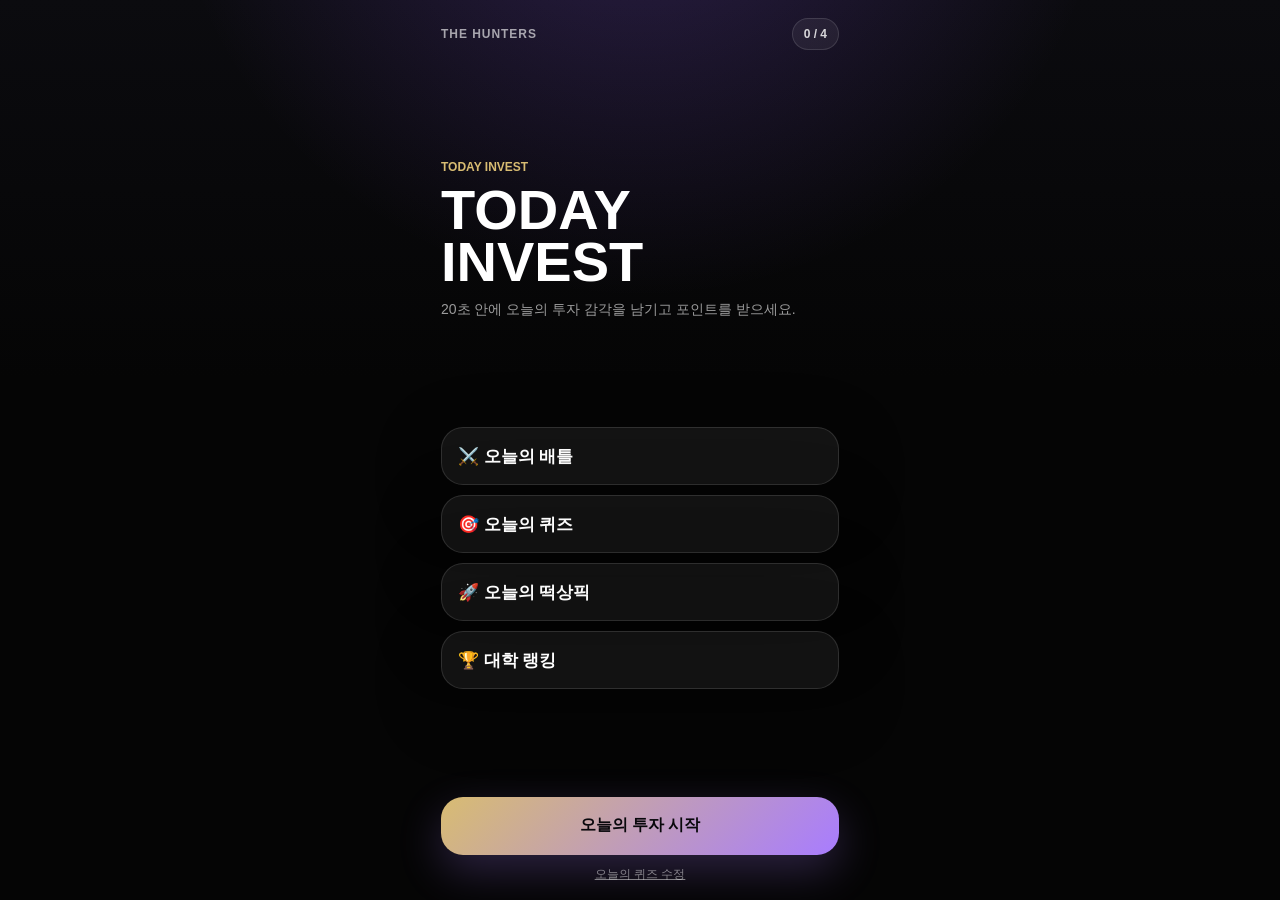
==== admin/index.html @ 2a6b45a1 "Add Today Invest and Hunter Match" ====
<!doctype html>
<html lang="ko">
  <head>
    <meta charset="UTF-8" />
    <meta name="viewport" content="width=device-width, initial-scale=1.0" />
    <title>The Hunters | Quiz Admin</title>
    <link rel="stylesheet" href="../today-invest.css" />
  </head>
  <body>
    <div id="app"></div>
    <script type="module" src="../today-invest.js"></script>
  </body>
</html>
---- today-invest.css ----
:root {
  color: #fff;
  background: #050505;
  font-family:
    Inter, Pretendard, -apple-system, BlinkMacSystemFont, "Segoe UI", sans-serif;
}

* {
  box-sizing: border-box;
}

body {
  min-height: 100vh;
  margin: 0;
  background:
    radial-gradient(circle at 50% -20%, rgba(148, 93, 255, 0.26), transparent 38%),
    linear-gradient(180deg, #0b0b0f 0%, #050505 42%, #050505 100%);
}

button,
input,
textarea {
  font: inherit;
}

button {
  cursor: pointer;
}

.app-shell {
  width: min(100%, 430px);
  min-height: 100svh;
  margin: 0 auto;
  padding: 16px;
  display: flex;
  align-items: stretch;
}

.screen {
  width: 100%;
  min-height: calc(100svh - 32px);
  display: flex;
  flex-direction: column;
  justify-content: space-between;
  gap: 16px;
}

.topbar {
  display: flex;
  align-items: center;
  justify-content: space-between;
  min-height: 36px;
}

.brand {
  color: rgba(255, 255, 255, 0.62);
  font-size: 12px;
  font-weight: 800;
  letter-spacing: 0.08em;
}

.progress-pill,
.mini-pill {
  border: 1px solid rgba(255, 255, 255, 0.12);
  border-radius: 999px;
  background: rgba(255, 255, 255, 0.06);
  color: rgba(255, 255, 255, 0.82);
  font-size: 12px;
  font-weight: 800;
  padding: 8px 11px;
}

.hero {
  display: grid;
  gap: 10px;
}

.eyebrow {
  color: #d8bc72;
  font-size: 12px;
  font-weight: 900;
}

h1,
h2 {
  margin: 0;
  letter-spacing: 0;
}

h1 {
  font-size: clamp(38px, 12vw, 56px);
  line-height: 0.94;
}

h2 {
  font-size: 27px;
  line-height: 1.14;
}

.subtitle,
.muted {
  color: rgba(255, 255, 255, 0.6);
}

.subtitle {
  margin: 0;
  font-size: 14px;
  line-height: 1.45;
}

.card-grid,
.option-list,
.ranking-list,
.result-grid {
  display: grid;
  gap: 10px;
}

.feature-card,
.option-button,
.ranking-card,
.stat-card,
.match-card,
.admin-panel,
.notice-card {
  border: 1px solid rgba(255, 255, 255, 0.12);
  border-radius: 22px;
  background: rgba(255, 255, 255, 0.06);
  box-shadow: 0 18px 70px rgba(0, 0, 0, 0.28);
}

.feature-card {
  min-height: 58px;
  padding: 16px;
  display: flex;
  align-items: center;
  justify-content: space-between;
  font-size: 17px;
  font-weight: 900;
}

.feature-card.done {
  border-color: rgba(216, 188, 114, 0.42);
  background: rgba(216, 188, 114, 0.1);
}

.option-button {
  width: 100%;
  min-height: 62px;
  padding: 16px 18px;
  color: #fff;
  text-align: left;
  font-size: 18px;
  font-weight: 900;
  transition:
    transform 160ms ease,
    border-color 160ms ease,
    background 160ms ease,
    box-shadow 160ms ease;
}

.option-button:active,
.primary-button:active,
.secondary-button:active,
.icon-button:active {
  transform: scale(0.97);
}

.option-button.selected {
  border-color: rgba(168, 124, 255, 0.9);
  background: rgba(168, 124, 255, 0.18);
  box-shadow: 0 0 28px rgba(168, 124, 255, 0.24);
}

.option-button.compact {
  min-height: 52px;
  font-size: 15px;
}

.button-row {
  display: grid;
  grid-template-columns: 1fr 1fr;
  gap: 10px;
}

.primary-button,
.secondary-button,
.icon-button {
  border: 0;
  border-radius: 22px;
  min-height: 58px;
  padding: 0 18px;
  font-weight: 950;
  transition:
    transform 160ms ease,
    opacity 160ms ease,
    box-shadow 160ms ease;
}

.primary-button {
  color: #09080c;
  background: linear-gradient(135deg, #d8bc72, #a87cff);
  box-shadow: 0 16px 44px rgba(168, 124, 255, 0.24);
}

.secondary-button {
  color: #fff;
  background: rgba(255, 255, 255, 0.09);
  border: 1px solid rgba(255, 255, 255, 0.12);
}

.icon-button {
  min-height: 40px;
  border-radius: 999px;
  color: #fff;
  background: rgba(255, 255, 255, 0.08);
}

.feedback {
  min-height: 28px;
  color: #d8bc72;
  font-weight: 950;
  text-align: center;
  opacity: 0;
  transform: translateY(4px);
  transition:
    opacity 160ms ease,
    transform 160ms ease;
}

.feedback.show {
  opacity: 1;
  transform: translateY(0);
}

.input-wrap {
  display: grid;
  gap: 10px;
}

.text-input,
.admin-input,
.admin-textarea {
  width: 100%;
  border: 1px solid rgba(255, 255, 255, 0.12);
  border-radius: 18px;
  background: rgba(255, 255, 255, 0.08);
  color: #fff;
  outline: 0;
}

.text-input {
  min-height: 58px;
  padding: 0 16px;
  font-weight: 850;
}

.ranking-card {
  min-height: 56px;
  padding: 13px 15px;
  display: flex;
  align-items: center;
  justify-content: space-between;
  gap: 10px;
}

.ranking-card.current {
  border-color: rgba(216, 188, 114, 0.72);
  background: rgba(216, 188, 114, 0.13);
}

.rank-title {
  font-size: 16px;
  font-weight: 950;
}

.rank-points {
  color: #d8bc72;
  font-size: 14px;
  font-weight: 950;
}

.notice-card {
  padding: 14px;
  color: rgba(255, 255, 255, 0.72);
  font-size: 14px;
  line-height: 1.4;
}

.result-grid {
  grid-template-columns: 1fr 1fr;
}

.stat-card {
  padding: 14px;
}

.stat-label {
  color: rgba(255, 255, 255, 0.56);
  font-size: 12px;
}

.stat-value {
  margin-top: 6px;
  color: #fff;
  font-size: 20px;
  font-weight: 950;
}

.match-card {
  padding: 20px;
  display: grid;
  gap: 13px;
}

.match-score {
  width: fit-content;
  border-radius: 999px;
  padding: 8px 11px;
  background: rgba(216, 188, 114, 0.16);
  color: #d8bc72;
  font-weight: 950;
}

.match-line {
  display: flex;
  justify-content: space-between;
  gap: 14px;
  color: rgba(255, 255, 255, 0.72);
  font-size: 14px;
}

.match-line strong {
  color: #fff;
}

.quiz-meta {
  display: flex;
  justify-content: space-between;
  gap: 10px;
  color: rgba(255, 255, 255, 0.5);
  font-size: 11px;
}

.stale {
  color: #d8bc72;
  font-weight: 900;
}

.admin-panel {
  padding: 14px;
  display: grid;
  gap: 9px;
}

.admin-panel h3 {
  margin: 0;
  font-size: 15px;
}

.admin-input,
.admin-textarea {
  padding: 11px 12px;
  font-size: 13px;
}

.admin-textarea {
  min-height: 70px;
  resize: vertical;
}

.footer-link {
  align-self: center;
  border: 0;
  background: transparent;
  color: rgba(255, 255, 255, 0.48);
  font-size: 12px;
  text-decoration: underline;
}

@media (max-height: 720px) {
  .app-shell {
    padding: 12px;
  }

  .screen {
    min-height: calc(100svh - 24px);
    gap: 10px;
  }

  h1 {
    font-size: 38px;
  }

  h2 {
    font-size: 23px;
  }

  .option-button {
    min-height: 54px;
    padding: 13px 15px;
    font-size: 16px;
  }

  .feature-card,
  .ranking-card {
    min-height: 50px;
    padding: 12px 14px;
  }
}
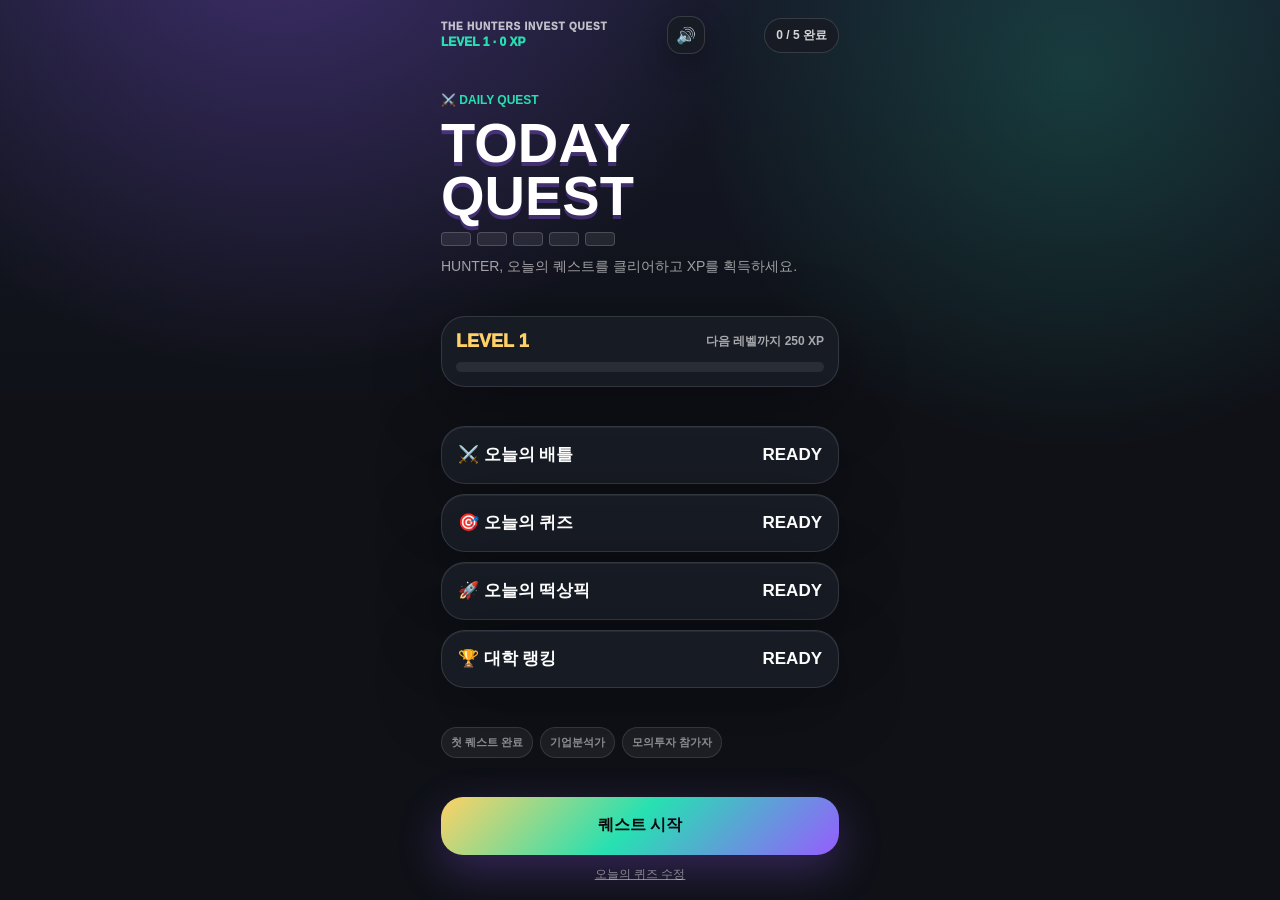
==== commit ec97217a: "Gamify quest experience" ====
--- a/admin/index.html
+++ b/admin/index.html
@@ -3,7 +3,7 @@
   <head>
     <meta charset="UTF-8" />
     <meta name="viewport" content="width=device-width, initial-scale=1.0" />
-    <title>The Hunters | Quiz Admin</title>
+    <title>The Hunters | Quest Admin</title>
     <link rel="stylesheet" href="../today-invest.css" />
   </head>
   <body>
--- a/today-invest.css
+++ b/today-invest.css
@@ -1,6 +1,6 @@
 :root {
   color: #fff;
-  background: #050505;
+  background: #0f1117;
   font-family:
     Inter, Pretendard, -apple-system, BlinkMacSystemFont, "Segoe UI", sans-serif;
 }
@@ -13,8 +13,10 @@
   min-height: 100vh;
   margin: 0;
   background:
-    radial-gradient(circle at 50% -20%, rgba(148, 93, 255, 0.26), transparent 38%),
-    linear-gradient(180deg, #0b0b0f 0%, #050505 42%, #050505 100%);
+    radial-gradient(circle at 22% -12%, rgba(151, 92, 255, 0.32), transparent 34%),
+    radial-gradient(circle at 84% 8%, rgba(39, 224, 178, 0.18), transparent 28%),
+    linear-gradient(180deg, #151927 0%, #0f1117 46%, #0f1117 100%);
+  overflow-x: hidden;
 }
 
 button,
@@ -43,6 +45,7 @@
   flex-direction: column;
   justify-content: space-between;
   gap: 16px;
+  animation: screenIn 260ms ease both;
 }
 
 .topbar {
@@ -50,33 +53,51 @@
   align-items: center;
   justify-content: space-between;
   min-height: 36px;
+  gap: 8px;
 }
 
 .brand {
-  color: rgba(255, 255, 255, 0.62);
+  color: rgba(255, 255, 255, 0.72);
+  font-size: 10px;
+  font-weight: 950;
+  letter-spacing: 0.08em;
+}
+
+.hunter-level {
+  margin-top: 3px;
+  color: #27e0b2;
   font-size: 12px;
-  font-weight: 800;
-  letter-spacing: 0.08em;
+  font-weight: 950;
 }
 
 .progress-pill,
 .mini-pill {
-  border: 1px solid rgba(255, 255, 255, 0.12);
+  border: 1px solid rgba(255, 255, 255, 0.14);
   border-radius: 999px;
-  background: rgba(255, 255, 255, 0.06);
+  background: #171b24;
   color: rgba(255, 255, 255, 0.82);
   font-size: 12px;
   font-weight: 800;
   padding: 8px 11px;
 }
 
+.sound-toggle {
+  width: 38px;
+  height: 38px;
+  border: 1px solid rgba(255, 255, 255, 0.14);
+  border-radius: 14px;
+  background: #171b24;
+  color: #fff;
+  box-shadow: 0 10px 28px rgba(0, 0, 0, 0.28);
+}
+
 .hero {
   display: grid;
   gap: 10px;
 }
 
 .eyebrow {
-  color: #d8bc72;
+  color: #27e0b2;
   font-size: 12px;
   font-weight: 900;
 }
@@ -90,6 +111,7 @@
 h1 {
   font-size: clamp(38px, 12vw, 56px);
   line-height: 0.94;
+  text-shadow: 0 4px 0 rgba(151, 92, 255, 0.32);
 }
 
 h2 {
@@ -124,9 +146,10 @@
 .admin-panel,
 .notice-card {
   border: 1px solid rgba(255, 255, 255, 0.12);
-  border-radius: 22px;
-  background: rgba(255, 255, 255, 0.06);
-  box-shadow: 0 18px 70px rgba(0, 0, 0, 0.28);
+  border-radius: 24px;
+  background: #171b24;
+  box-shadow: 0 18px 70px rgba(0, 0, 0, 0.32), inset 0 1px 0 rgba(255, 255, 255, 0.06);
+  animation: cardIn 280ms ease both;
 }
 
 .feature-card {
@@ -137,11 +160,162 @@
   justify-content: space-between;
   font-size: 17px;
   font-weight: 900;
+  position: relative;
+  overflow: hidden;
 }
 
 .feature-card.done {
-  border-color: rgba(216, 188, 114, 0.42);
-  background: rgba(216, 188, 114, 0.1);
+  border-color: rgba(255, 209, 102, 0.5);
+  background: linear-gradient(135deg, rgba(255, 209, 102, 0.16), rgba(151, 92, 255, 0.12));
+}
+
+.quest-blocks {
+  display: flex;
+  gap: 6px;
+}
+
+.quest-blocks span {
+  width: 30px;
+  height: 14px;
+  border: 1px solid rgba(255, 255, 255, 0.18);
+  border-radius: 4px;
+  background: rgba(255, 255, 255, 0.08);
+}
+
+.quest-blocks span.filled {
+  background: linear-gradient(135deg, #ffd166, #27e0b2);
+  box-shadow: 0 0 18px rgba(39, 224, 178, 0.24);
+}
+
+.level-card {
+  border: 1px solid rgba(255, 255, 255, 0.12);
+  border-radius: 24px;
+  background: #171b24;
+  padding: 14px;
+  display: grid;
+  gap: 10px;
+  box-shadow: 0 18px 70px rgba(0, 0, 0, 0.32);
+}
+
+.level-card div:first-child {
+  display: flex;
+  align-items: center;
+  justify-content: space-between;
+  gap: 12px;
+}
+
+.level-card strong {
+  color: #ffd166;
+  font-size: 18px;
+  font-weight: 950;
+}
+
+.level-card span {
+  color: rgba(255, 255, 255, 0.62);
+  font-size: 12px;
+  font-weight: 800;
+}
+
+.xp-bar {
+  height: 10px;
+  border-radius: 999px;
+  background: rgba(255, 255, 255, 0.08);
+  overflow: hidden;
+}
+
+.xp-bar span {
+  display: block;
+  height: 100%;
+  border-radius: inherit;
+  background: linear-gradient(90deg, #975cff, #27e0b2, #ffd166);
+}
+
+.badge-rack {
+  display: flex;
+  gap: 7px;
+  overflow: hidden;
+}
+
+.badge-rack.expanded {
+  flex-wrap: wrap;
+}
+
+.badge-rack span {
+  flex: 0 0 auto;
+  border: 1px solid rgba(255, 255, 255, 0.12);
+  border-radius: 999px;
+  background: rgba(255, 255, 255, 0.06);
+  color: rgba(255, 255, 255, 0.52);
+  padding: 7px 9px;
+  font-size: 11px;
+  font-weight: 900;
+}
+
+.badge-rack span.earned {
+  border-color: rgba(255, 209, 102, 0.46);
+  background: rgba(255, 209, 102, 0.14);
+  color: #ffd166;
+}
+
+.battle-arena {
+  display: grid;
+  grid-template-columns: 1fr auto 1fr;
+  align-items: center;
+  gap: 10px;
+}
+
+.battle-card {
+  min-height: 190px;
+  border: 1px solid rgba(255, 255, 255, 0.14);
+  border-radius: 28px;
+  background:
+    linear-gradient(160deg, rgba(151, 92, 255, 0.28), rgba(23, 27, 36, 0.94) 48%),
+    #171b24;
+  color: #fff;
+  display: grid;
+  align-content: center;
+  justify-items: center;
+  gap: 10px;
+  box-shadow: 0 22px 70px rgba(0, 0, 0, 0.36);
+  transition:
+    transform 160ms ease,
+    box-shadow 160ms ease,
+    border-color 160ms ease;
+}
+
+.battle-card:nth-child(3) {
+  background:
+    linear-gradient(160deg, rgba(39, 224, 178, 0.24), rgba(23, 27, 36, 0.94) 48%),
+    #171b24;
+}
+
+.battle-card span {
+  font-size: 21px;
+  font-weight: 950;
+}
+
+.battle-card small {
+  color: rgba(255, 255, 255, 0.56);
+  font-size: 10px;
+  font-weight: 950;
+}
+
+.battle-card.selected {
+  transform: translateY(-10px) scale(1.04);
+  border-color: rgba(255, 209, 102, 0.66);
+  box-shadow: 0 0 34px rgba(255, 209, 102, 0.2), 0 26px 80px rgba(0, 0, 0, 0.42);
+}
+
+.vs-badge {
+  width: 44px;
+  height: 44px;
+  border-radius: 50%;
+  display: grid;
+  place-items: center;
+  background: linear-gradient(135deg, #ffd166, #975cff);
+  color: #0f1117;
+  font-weight: 950;
+  box-shadow: 0 12px 28px rgba(151, 92, 255, 0.28);
 }
 
 .option-button {
@@ -153,7 +327,7 @@
   font-size: 18px;
   font-weight: 900;
   transition:
-    transform 160ms ease,
+    transform 140ms ease,
     border-color 160ms ease,
     background 160ms ease,
     box-shadow 160ms ease;
@@ -163,13 +337,17 @@
 .primary-button:active,
 .secondary-button:active,
 .icon-button:active {
-  transform: scale(0.97);
+  transform: scale(1.05);
 }
 
 .option-button.selected {
-  border-color: rgba(168, 124, 255, 0.9);
-  background: rgba(168, 124, 255, 0.18);
-  box-shadow: 0 0 28px rgba(168, 124, 255, 0.24);
+  border-color: rgba(151, 92, 255, 0.95);
+  background: linear-gradient(135deg, rgba(151, 92, 255, 0.28), rgba(39, 224, 178, 0.13));
+  box-shadow: 0 0 28px rgba(151, 92, 255, 0.26), inset 0 0 24px rgba(255, 255, 255, 0.04);
+}
+
+.pop-selected {
+  animation: popCard 300ms cubic-bezier(0.2, 1.4, 0.35, 1) both;
 }
 
 .option-button.compact {
@@ -199,8 +377,8 @@
 
 .primary-button {
   color: #09080c;
-  background: linear-gradient(135deg, #d8bc72, #a87cff);
-  box-shadow: 0 16px 44px rgba(168, 124, 255, 0.24);
+  background: linear-gradient(135deg, #ffd166, #27e0b2 48%, #975cff);
+  box-shadow: 0 16px 44px rgba(151, 92, 255, 0.28);
 }
 
 .secondary-button {
@@ -218,7 +396,7 @@
 
 .feedback {
   min-height: 28px;
-  color: #d8bc72;
+  color: #ffd166;
   font-weight: 950;
   text-align: center;
   opacity: 0;
@@ -264,19 +442,99 @@
   gap: 10px;
 }
 
+.ranking-screen {
+  gap: 10px;
+}
+
+.school-form {
+  display: grid;
+  grid-template-columns: 1fr 84px;
+  gap: 8px;
+}
+
+.school-input {
+  min-height: 48px;
+}
+
+.school-save {
+  min-height: 48px;
+  border-radius: 18px;
+}
+
+.compact-rankings {
+  gap: 7px;
+}
+
+.compact-rankings .ranking-card {
+  min-height: 48px;
+  padding: 10px 12px;
+}
+
+.ranking-card.podium {
+  border-color: rgba(255, 209, 102, 0.5);
+  background: linear-gradient(135deg, rgba(151, 92, 255, 0.22), rgba(255, 209, 102, 0.12));
+}
+
+.ranking-card.rank-1 {
+  box-shadow: 0 0 28px rgba(255, 209, 102, 0.18), 0 18px 70px rgba(0, 0, 0, 0.32);
+}
+
+.ranking-card.rank-2 {
+  border-color: rgba(220, 230, 255, 0.38);
+}
+
+.ranking-card.rank-3 {
+  border-color: rgba(211, 148, 86, 0.44);
+}
+
 .ranking-card.current {
   border-color: rgba(216, 188, 114, 0.72);
   background: rgba(216, 188, 114, 0.13);
 }
 
+.pinned-school {
+  box-shadow: 0 0 0 3px rgba(216, 188, 114, 0.12), 0 18px 70px rgba(0, 0, 0, 0.28);
+}
+
 .rank-title {
   font-size: 16px;
   font-weight: 950;
 }
 
 .rank-points {
-  color: #d8bc72;
+  color: #ffd166;
   font-size: 14px;
+  font-weight: 950;
+}
+
+.rising-section {
+  border: 1px solid rgba(255, 255, 255, 0.12);
+  border-radius: 22px;
+  background: rgba(255, 255, 255, 0.06);
+  padding: 12px;
+  display: grid;
+  gap: 8px;
+}
+
+.section-title {
+  color: #27e0b2;
+  font-size: 14px;
+  font-weight: 950;
+}
+
+.rising-row {
+  display: grid;
+  grid-template-columns: 44px 1fr auto;
+  gap: 8px;
+  align-items: center;
+  color: rgba(255, 255, 255, 0.78);
+  font-size: 13px;
+}
+
+.rising-row strong,
+.rising-row em {
+  color: #fff;
+  font-style: normal;
   font-weight: 950;
 }
 
@@ -313,12 +571,82 @@
   gap: 13px;
 }
 
+.swipe-card {
+  min-height: 330px;
+  align-content: center;
+  position: relative;
+  overflow: hidden;
+  border-radius: 30px;
+  background:
+    linear-gradient(180deg, rgba(151, 92, 255, 0.22), transparent 42%),
+    #171b24;
+}
+
+.swipe-card::before,
+.swipe-card::after {
+  content: "";
+  position: absolute;
+  left: 18px;
+  right: 18px;
+  height: 2px;
+  background: linear-gradient(90deg, transparent, rgba(255, 209, 102, 0.8), transparent);
+}
+
+.swipe-card::before {
+  top: 18px;
+}
+
+.swipe-card::after {
+  bottom: 18px;
+}
+
+.swipe-card h3 {
+  margin: 0;
+  font-size: 26px;
+  line-height: 1.1;
+}
+
+.type-chip {
+  width: fit-content;
+  border-radius: 999px;
+  padding: 8px 11px;
+  background: rgba(39, 224, 178, 0.12);
+  color: #27e0b2;
+  font-weight: 950;
+}
+
+.stock-stack {
+  display: grid;
+  gap: 7px;
+}
+
+.stock-stack span {
+  color: rgba(255, 255, 255, 0.54);
+  font-size: 12px;
+  font-weight: 900;
+}
+
+.stock-stack strong {
+  width: fit-content;
+  border-radius: 12px;
+  padding: 7px 10px;
+  background: rgba(255, 255, 255, 0.08);
+}
+
+.pass-button {
+  color: rgba(255, 255, 255, 0.76);
+}
+
+.match-button {
+  color: #0f1117;
+}
+
 .match-score {
   width: fit-content;
   border-radius: 999px;
   padding: 8px 11px;
-  background: rgba(216, 188, 114, 0.16);
-  color: #d8bc72;
+  background: rgba(151, 92, 255, 0.18);
+  color: #ffd166;
   font-weight: 950;
 }
 
@@ -343,7 +671,7 @@
 }
 
 .stale {
-  color: #d8bc72;
+  color: #ffd166;
   font-weight: 900;
 }
 
@@ -356,6 +684,61 @@
 .admin-panel h3 {
   margin: 0;
   font-size: 15px;
+}
+
+.admin-ranking {
+  max-height: 42svh;
+  overflow: auto;
+}
+
+.admin-school-row {
+  border-top: 1px solid rgba(255, 255, 255, 0.1);
+  padding: 11px 0;
+  display: grid;
+  gap: 8px;
+}
+
+.admin-school-row:first-of-type {
+  border-top: 0;
+}
+
+.admin-school-row strong {
+  display: block;
+  font-size: 14px;
+}
+
+.admin-school-row span {
+  color: rgba(255, 255, 255, 0.52);
+  font-size: 11px;
+}
+
+.admin-school-row dl {
+  margin: 0;
+  display: grid;
+  grid-template-columns: repeat(4, 1fr);
+  gap: 6px;
+}
+
+.admin-school-row dt {
+  color: rgba(255, 255, 255, 0.5);
+  font-size: 10px;
+}
+
+.admin-school-row dd {
+  margin: 2px 0 0;
+  font-size: 12px;
+  font-weight: 900;
+}
+
+.custom-badge {
+  display: inline-block;
+  width: fit-content;
+  margin-top: 4px;
+  border-radius: 999px;
+  padding: 3px 7px;
+  background: rgba(151, 92, 255, 0.18);
+  color: #ffd166 !important;
+  font-weight: 900;
 }
 
 .admin-input,
@@ -378,6 +761,74 @@
   text-decoration: underline;
 }
 
+.confetti-burst {
+  pointer-events: none;
+  position: fixed;
+  inset: 0;
+  z-index: 20;
+}
+
+.confetti-burst i {
+  position: absolute;
+  left: 50%;
+  top: 42%;
+  width: 8px;
+  height: 14px;
+  border-radius: 2px;
+  background: hsl(calc(var(--i) * 31), 90%, 62%);
+  transform: rotate(calc(var(--i) * 26deg));
+  animation: confetti 680ms ease-out forwards;
+}
+
+@keyframes screenIn {
+  from {
+    opacity: 0;
+    transform: translateY(10px);
+  }
+
+  to {
+    opacity: 1;
+    transform: translateY(0);
+  }
+}
+
+@keyframes cardIn {
+  from {
+    opacity: 0;
+    transform: translateY(14px);
+  }
+
+  to {
+    opacity: 1;
+    transform: translateY(0);
+  }
+}
+
+@keyframes popCard {
+  0% {
+    transform: scale(1);
+  }
+
+  55% {
+    transform: translateY(-8px) scale(1.06);
+  }
+
+  100% {
+    transform: translateY(-4px) scale(1.02);
+  }
+}
+
+@keyframes confetti {
+  to {
+    opacity: 0;
+    transform: translate(
+        calc((var(--i) - 7) * 18px),
+        calc(-80px + (var(--i) % 4) * 38px)
+      )
+      rotate(calc(var(--i) * 55deg));
+  }
+}
+
 @media (max-height: 720px) {
   .app-shell {
     padding: 12px;
